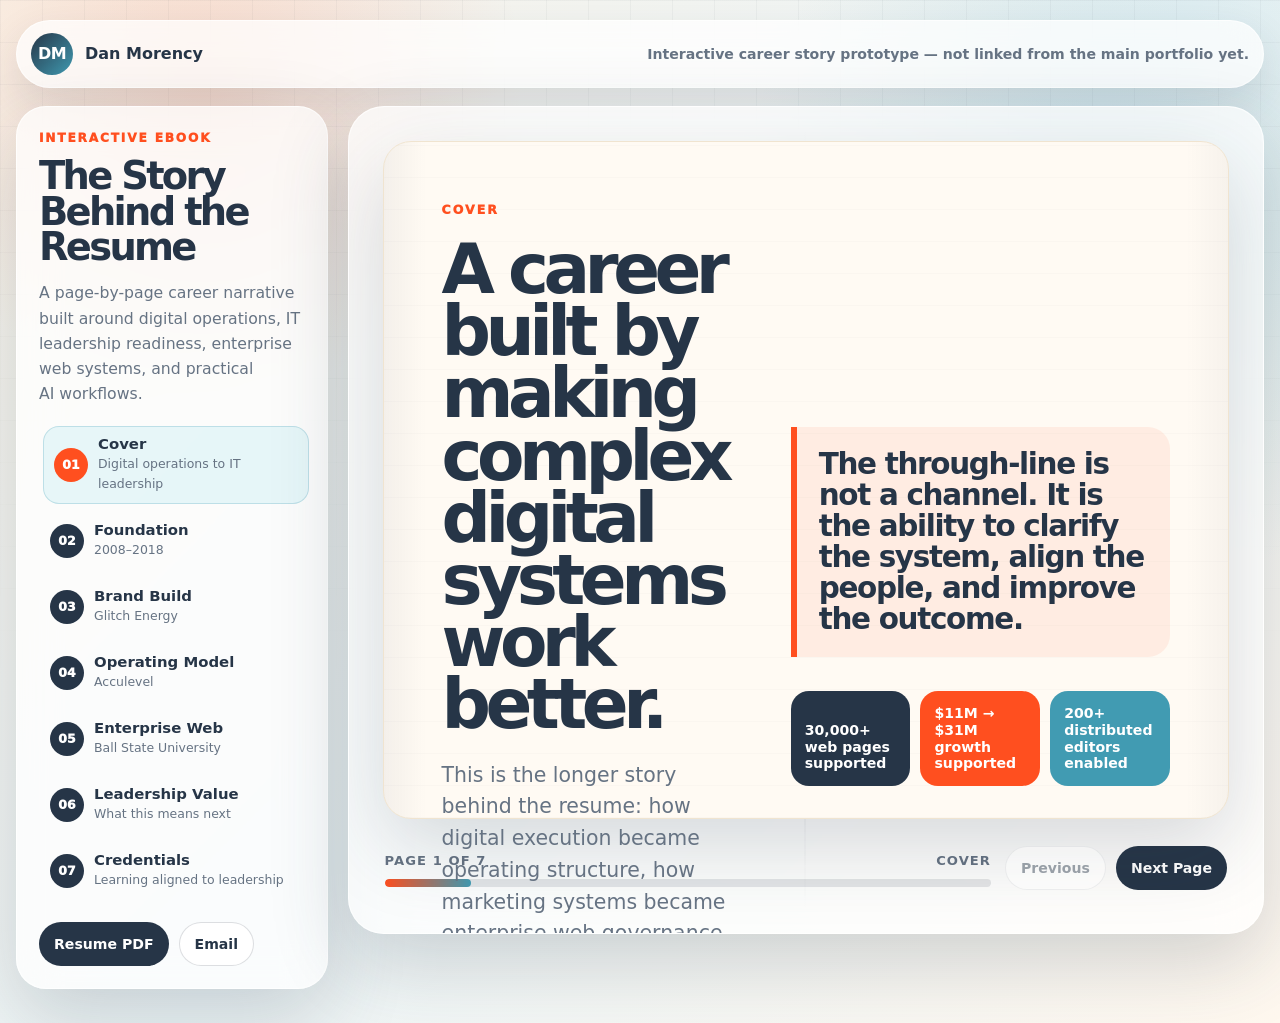
==== book/index.html @ 03e12d78 "Add interactive ebook story page" ====
<!DOCTYPE html>
<html lang="en-US">
  <head>
    <meta charset="UTF-8" />
    <meta name="viewport" content="width=device-width, initial-scale=1.0" />
    <meta
      name="description"
      content="An interactive ebook version of Dan Morency's digital operations, IT leadership, and enterprise web strategy story."
    />
    <link rel="icon" href="../favicon.ico" type="image/x-icon" />
    <title>Dan Morency | Interactive Career Story</title>
    <style>
      :root {
        --orange: #ff4f1f;
        --orange-dark: #db3c11;
        --navy: #263547;
        --navy-deep: #172231;
        --blue: #419bb2;
        --blue-soft: #dff3f7;
        --paper: #fffaf3;
        --paper-edge: #f0e4d0;
        --page: #f6efe4;
        --ink: #263547;
        --muted: #667383;
        --rule: rgba(38, 53, 71, 0.16);
        --shadow: 0 28px 80px rgba(38, 53, 71, 0.2);
        --soft-shadow: 0 16px 42px rgba(38, 53, 71, 0.12);
      }

      * {
        box-sizing: border-box;
      }

      html {
        scroll-behavior: smooth;
      }

      body {
        min-height: 100vh;
        margin: 0;
        color: var(--ink);
        background:
          radial-gradient(circle at 16% 8%, rgba(255, 79, 31, 0.15), transparent 20rem),
          radial-gradient(circle at 88% 20%, rgba(65, 155, 178, 0.2), transparent 24rem),
          linear-gradient(135deg, #f9f3e9 0%, #edf5f7 52%, #fff8ef 100%);
        font-family: Inter, ui-sans-serif, system-ui, -apple-system, BlinkMacSystemFont, "Segoe UI", sans-serif;
        line-height: 1.6;
      }

      body::before {
        content: "";
        position: fixed;
        inset: 0;
        z-index: -1;
        pointer-events: none;
        background-image:
          linear-gradient(rgba(38, 53, 71, 0.04) 1px, transparent 1px),
          linear-gradient(90deg, rgba(38, 53, 71, 0.04) 1px, transparent 1px);
        background-size: 42px 42px;
        mask-image: linear-gradient(to bottom, #000, transparent 78%);
      }

      a {
        color: inherit;
      }

      button,
      a {
        -webkit-tap-highlight-color: transparent;
      }

      .book-shell {
        width: min(1380px, calc(100% - 32px));
        margin: 0 auto;
        padding: 20px 0 34px;
      }

      .book-header {
        display: flex;
        align-items: center;
        justify-content: space-between;
        gap: 18px;
        margin-bottom: 18px;
        padding: 12px 14px;
        border: 1px solid rgba(255, 255, 255, 0.7);
        border-radius: 999px;
        background: rgba(255, 255, 255, 0.74);
        box-shadow: var(--soft-shadow);
        backdrop-filter: blur(18px);
      }

      .brand {
        display: inline-flex;
        align-items: center;
        gap: 12px;
        text-decoration: none;
        font-weight: 900;
      }

      .brand-mark {
        width: 42px;
        height: 42px;
        display: grid;
        place-items: center;
        border-radius: 50%;
        color: white;
        background: linear-gradient(135deg, var(--navy), var(--blue));
        letter-spacing: -0.04em;
      }

      .header-note {
        margin: 0;
        color: var(--muted);
        font-size: 0.88rem;
        font-weight: 760;
      }

      .reader-layout {
        display: grid;
        grid-template-columns: minmax(250px, 0.34fr) minmax(0, 1fr);
        gap: 20px;
        align-items: start;
      }

      .toc-panel,
      .book-stage {
        border: 1px solid rgba(255, 255, 255, 0.74);
        background: rgba(255, 255, 255, 0.72);
        box-shadow: var(--shadow);
        backdrop-filter: blur(20px);
      }

      .toc-panel {
        position: sticky;
        top: 18px;
        min-height: calc(100vh - 72px);
        padding: 22px;
        border-radius: 30px;
      }

      .eyebrow {
        margin: 0 0 10px;
        color: var(--orange);
        font-size: 0.76rem;
        font-weight: 950;
        letter-spacing: 0.15em;
        text-transform: uppercase;
      }

      h1,
      h2,
      h3,
      p {
        text-wrap: pretty;
      }

      .toc-panel h1 {
        margin: 0;
        color: var(--navy);
        font-size: clamp(2rem, 3vw, 3.4rem);
        line-height: 0.92;
        letter-spacing: -0.07em;
      }

      .toc-intro {
        margin: 16px 0 20px;
        color: var(--muted);
        font-size: 0.98rem;
      }

      .toc-list {
        display: grid;
        gap: 8px;
        margin: 0;
        padding: 0;
        list-style: none;
      }

      .toc-button {
        width: 100%;
        min-height: 48px;
        display: grid;
        grid-template-columns: 34px 1fr;
        gap: 10px;
        align-items: center;
        padding: 9px 10px;
        border: 1px solid transparent;
        border-radius: 16px;
        color: var(--ink);
        background: transparent;
        cursor: pointer;
        text-align: left;
        font: inherit;
        transition: background 180ms ease, border-color 180ms ease, transform 180ms ease;
      }

      .toc-button:hover,
      .toc-button:focus-visible,
      .toc-button.is-active {
        border-color: rgba(65, 155, 178, 0.25);
        background: rgba(223, 243, 247, 0.74);
        outline: none;
      }

      .toc-button.is-active {
        transform: translateX(4px);
      }

      .toc-number {
        width: 34px;
        height: 34px;
        display: grid;
        place-items: center;
        border-radius: 50%;
        color: white;
        background: var(--navy);
        font-size: 0.78rem;
        font-weight: 950;
      }

      .toc-button.is-active .toc-number {
        background: var(--orange);
      }

      .toc-title {
        display: grid;
        gap: 1px;
      }

      .toc-title strong {
        color: var(--navy);
        font-size: 0.93rem;
        line-height: 1.15;
      }

      .toc-title span {
        color: var(--muted);
        font-size: 0.78rem;
      }

      .toc-actions {
        display: flex;
        flex-wrap: wrap;
        gap: 10px;
        margin-top: 22px;
      }

      .link-button,
      .control-button {
        min-height: 44px;
        display: inline-flex;
        align-items: center;
        justify-content: center;
        padding: 0 15px;
        border: 0;
        border-radius: 999px;
        color: white;
        background: var(--navy);
        cursor: pointer;
        text-decoration: none;
        font: inherit;
        font-size: 0.88rem;
        font-weight: 900;
      }

      .link-button.secondary,
      .control-button.secondary {
        color: var(--navy);
        background: white;
        border: 1px solid var(--rule);
      }

      .book-stage {
        position: relative;
        min-height: calc(100vh - 72px);
        display: grid;
        gap: 18px;
        padding: clamp(16px, 3vw, 34px);
        border-radius: 36px;
        overflow: hidden;
      }

      .book-stage::before {
        content: "";
        position: absolute;
        inset: 18px 50% 18px auto;
        width: 2px;
        background: linear-gradient(180deg, transparent, rgba(38, 53, 71, 0.15), transparent);
      }

      .book-frame {
        position: relative;
        min-height: 660px;
        perspective: 2200px;
      }

      .book-page {
        position: absolute;
        inset: 0;
        display: grid;
        grid-template-columns: minmax(0, 0.88fr) minmax(0, 1.12fr);
        gap: clamp(22px, 4vw, 54px);
        align-items: stretch;
        padding: clamp(26px, 5vw, 58px);
        border: 1px solid var(--paper-edge);
        border-radius: 28px;
        background:
          linear-gradient(90deg, rgba(38, 53, 71, 0.05), transparent 5%, transparent 95%, rgba(38, 53, 71, 0.04)),
          repeating-linear-gradient(0deg, rgba(38, 53, 71, 0.018), rgba(38, 53, 71, 0.018) 1px, transparent 1px, transparent 32px),
          var(--paper);
        box-shadow: 0 28px 80px rgba(38, 53, 71, 0.18);
        opacity: 0;
        pointer-events: none;
        transform: rotateY(-18deg) translateX(38px) scale(0.98);
        transform-origin: left center;
        transition: transform 620ms cubic-bezier(0.2, 0.72, 0.18, 1), opacity 320ms ease;
      }

      .book-page.is-active {
        z-index: 3;
        opacity: 1;
        pointer-events: auto;
        transform: rotateY(0deg) translateX(0) scale(1);
      }

      .book-page.is-before {
        transform: rotateY(18deg) translateX(-42px) scale(0.98);
        transform-origin: right center;
      }

      .page-kicker {
        margin: 0 0 18px;
        color: var(--orange);
        font-size: 0.78rem;
        font-weight: 950;
        letter-spacing: 0.16em;
        text-transform: uppercase;
      }

      .page-title {
        max-width: 760px;
        margin: 0;
        color: var(--navy);
        font-size: clamp(2.6rem, 5.4vw, 6.1rem);
        line-height: 0.9;
        letter-spacing: -0.08em;
      }

      .page-lead {
        max-width: 720px;
        margin: 24px 0 0;
        color: var(--muted);
        font-size: clamp(1.08rem, 1.6vw, 1.38rem);
        line-height: 1.55;
      }

      .page-body {
        display: grid;
        align-content: center;
        gap: 18px;
      }

      .page-body p {
        margin: 0;
        color: var(--ink);
        font-size: clamp(1rem, 1.25vw, 1.18rem);
      }

      .chapter-card {
        display: grid;
        gap: 12px;
        padding: 18px;
        border: 1px solid var(--rule);
        border-radius: 22px;
        background: rgba(255, 255, 255, 0.58);
      }

      .chapter-card strong {
        color: var(--navy);
        font-size: 1.04rem;
      }

      .chapter-card span,
      .chapter-card p {
        color: var(--muted);
      }

      .metric-strip {
        display: grid;
        grid-template-columns: repeat(3, minmax(0, 1fr));
        gap: 10px;
        margin-top: 16px;
      }

      .metric-strip span {
        min-height: 86px;
        display: grid;
        align-content: end;
        padding: 14px;
        border-radius: 18px;
        color: white;
        background: var(--navy);
        font-size: 0.88rem;
        font-weight: 880;
        line-height: 1.2;
      }

      .metric-strip span:nth-child(2) {
        background: var(--orange);
      }

      .metric-strip span:nth-child(3) {
        background: var(--blue);
      }

      .pull-quote {
        margin: 0;
        padding: 22px;
        border-left: 6px solid var(--orange);
        border-radius: 0 22px 22px 0;
        background: rgba(255, 79, 31, 0.08);
        color: var(--navy);
        font-size: clamp(1.3rem, 2.3vw, 2.5rem);
        font-weight: 900;
        line-height: 1.05;
        letter-spacing: -0.045em;
      }

      .book-controls {
        display: flex;
        align-items: center;
        justify-content: space-between;
        gap: 14px;
        padding: 0 2px;
      }

      .progress-area {
        flex: 1;
        display: grid;
        gap: 8px;
      }

      .progress-label {
        display: flex;
        align-items: center;
        justify-content: space-between;
        color: var(--muted);
        font-size: 0.82rem;
        font-weight: 850;
        letter-spacing: 0.08em;
        text-transform: uppercase;
      }

      .progress-bar {
        height: 8px;
        border-radius: 999px;
        background: rgba(38, 53, 71, 0.12);
        overflow: hidden;
      }

      .progress-fill {
        width: 0%;
        height: 100%;
        border-radius: inherit;
        background: linear-gradient(90deg, var(--orange), var(--blue));
        transition: width 420ms ease;
      }

      .control-group {
        display: flex;
        gap: 10px;
      }

      .control-button:disabled {
        cursor: not-allowed;
        opacity: 0.44;
      }

      .mobile-toc {
        display: none;
      }

      @media (max-width: 980px) {
        .reader-layout {
          grid-template-columns: 1fr;
        }

        .toc-panel {
          position: static;
          min-height: 0;
        }

        .toc-list {
          grid-template-columns: repeat(2, minmax(0, 1fr));
        }

        .book-stage::before {
          display: none;
        }

        .book-page {
          grid-template-columns: 1fr;
          gap: 24px;
        }

        .book-frame {
          min-height: 820px;
        }
      }

      @media (max-width: 680px) {
        body {
          background: white;
        }

        body::before {
          display: none;
        }

        .book-shell {
          width: min(100% - 18px, 1380px);
          padding-top: 10px;
        }

        .book-header {
          align-items: flex-start;
          border-radius: 24px;
          flex-direction: column;
        }

        .header-note {
          font-size: 0.82rem;
        }

        .toc-panel {
          display: none;
        }

        .mobile-toc {
          display: block;
        }

        .mobile-toc summary {
          min-height: 48px;
          display: flex;
          align-items: center;
          justify-content: space-between;
          padding: 0 16px;
          border-radius: 999px;
          color: white;
          background: var(--navy);
          cursor: pointer;
          font-weight: 900;
          list-style: none;
        }

        .mobile-toc summary::-webkit-details-marker {
          display: none;
        }

        .mobile-toc .toc-list {
          grid-template-columns: 1fr;
          gap: 6px;
          margin-top: 10px;
          padding: 10px;
          border: 1px solid var(--rule);
          border-radius: 20px;
          background: white;
        }

        .book-stage {
          min-height: 0;
          padding: 14px;
          border-radius: 26px;
        }

        .book-frame {
          min-height: 820px;
        }

        .book-page {
          padding: 24px 20px;
          border-radius: 22px;
          transform: translateX(22px);
        }

        .book-page.is-before {
          transform: translateX(-22px);
        }

        .page-title {
          font-size: clamp(2.35rem, 13vw, 4.1rem);
        }

        .metric-strip {
          grid-template-columns: 1fr;
        }

        .book-controls {
          align-items: stretch;
          flex-direction: column;
        }

        .control-group {
          display: grid;
          grid-template-columns: 1fr 1fr;
        }
      }

      @media (max-width: 430px) {
        .book-frame {
          min-height: 930px;
        }
      }

      @media (prefers-reduced-motion: reduce) {
        *,
        *::before,
        *::after {
          scroll-behavior: auto !important;
          transition: none !important;
          animation: none !important;
        }
      }
    </style>
  </head>
  <body>
    <div class="book-shell">
      <header class="book-header">
        <a class="brand" href="../" aria-label="Return to Dan Morency portfolio home">
          <span class="brand-mark">DM</span>
          <span>Dan Morency</span>
        </a>
        <p class="header-note">Interactive career story prototype — not linked from the main portfolio yet.</p>
      </header>

      <div class="reader-layout">
        <aside class="toc-panel" aria-label="Table of contents">
          <p class="eyebrow">Interactive Ebook</p>
          <h1>The Story Behind the Resume</h1>
          <p class="toc-intro">A page-by-page career narrative built around digital operations, IT leadership readiness, enterprise web systems, and practical AI workflows.</p>
          <ol class="toc-list" id="tocList"></ol>
          <div class="toc-actions">
            <a class="link-button" href="../assets/Dan-Morency-Resume.pdf" download>Resume PDF</a>
            <a class="link-button secondary" href="mailto:danmorency@gmail.com">Email</a>
          </div>
        </aside>

        <main class="book-stage" aria-live="polite">
          <details class="mobile-toc">
            <summary>Table of Contents</summary>
            <ol class="toc-list" id="mobileTocList"></ol>
          </details>

          <section class="book-frame" aria-label="Career story pages">
            <article class="book-page is-active" data-title="Cover" data-subtitle="Digital operations to IT leadership">
              <div>
                <p class="page-kicker">Cover</p>
                <h2 class="page-title">A career built by making complex digital systems work better.</h2>
                <p class="page-lead">This is the longer story behind the resume: how digital execution became operating structure, how marketing systems became enterprise web governance, and how that path now points toward IT leadership.</p>
              </div>
              <div class="page-body">
                <blockquote class="pull-quote">The through-line is not a channel. It is the ability to clarify the system, align the people, and improve the outcome.</blockquote>
                <div class="metric-strip" aria-label="Career highlights">
                  <span>30,000+ web pages supported</span>
                  <span>$11M → $31M growth supported</span>
                  <span>200+ distributed editors enabled</span>
                </div>
              </div>
            </article>

            <article class="book-page" data-title="Foundation" data-subtitle="2008–2018">
              <div>
                <p class="page-kicker">Chapter 01 • 2008–2018</p>
                <h2 class="page-title">Learning how digital systems perform in the real world.</h2>
                <p class="page-lead">The foundation came from SEO, advertising, content, analytics, lead generation, and hands-on digital execution.</p>
              </div>
              <div class="page-body">
                <p>Early roles at Slingshot SEO, PayK12, The Sojourn, and Ray Skillman Auto Group built the technical and operational base: search strategy, advertising, web content, audience behavior, reporting, and digital execution.</p>
                <div class="chapter-card">
                  <strong>Leadership layer added</strong>
                  <p>Strategy grounded in how people actually find, use, trust, and act on digital experiences.</p>
                </div>
              </div>
            </article>

            <article class="book-page" data-title="Brand Build" data-subtitle="Glitch Energy">
              <div>
                <p class="page-kicker">Chapter 02 • Jan 2018 – June 2021</p>
                <h2 class="page-title">Building a digital growth engine from the ground up.</h2>
                <p class="page-lead">At Glitch Energy, the work grew from digital execution into cross-functional brand, audience, partnership, and content operations leadership.</p>
              </div>
              <div class="page-body">
                <p>Helped launch and grow Glitch Energy from inception into a revenue-generating brand by building digital strategy, audience growth, partnership approaches, email marketing, and integrated content operations.</p>
                <div class="chapter-card">
                  <strong>What changed</strong>
                  <span>Influencer partnerships, YouTube personalities, NBA athletes, campaign operations, creative workflows, and audience strategy became one connected system.</span>
                </div>
              </div>
            </article>

            <article class="book-page" data-title="Operating Model" data-subtitle="Acculevel">
              <div>
                <p class="page-kicker">Chapter 03 • June 2021 – Feb 2022</p>
                <h2 class="page-title">Turning separate functions into a scalable operating model.</h2>
                <p class="page-lead">At Acculevel, the story became department building, workflow design, vendor transition, analytics-informed decision support, and cross-functional execution at speed.</p>
              </div>
              <div class="page-body">
                <p>Built scalable growth operations across video, content, advertising, CRM, and business analytics while aligning marketing execution with sales, operations, and leadership priorities.</p>
                <div class="metric-strip">
                  <span>$3M+ annual digital ad spend managed</span>
                  <span>$11M → $31M revenue growth supported</span>
                  <span>Advertising brought in-house</span>
                </div>
                <div class="chapter-card">
                  <strong>Leadership layer added</strong>
                  <p>Operating model design, business analytics support, delivery workflows, and practical decision support for leadership.</p>
                </div>
              </div>
            </article>

            <article class="book-page" data-title="Enterprise Web" data-subtitle="Ball State University">
              <div>
                <p class="page-kicker">Chapter 04 • May 2022 – Present</p>
                <h2 class="page-title">Leading digital experience work at enterprise scale.</h2>
                <p class="page-lead">At Ball State University, the scope expanded into enterprise web operations, governance, accessibility, stakeholder enablement, CMS support, UX, SEO, and AI-assisted workflows.</p>
              </div>
              <div class="page-body">
                <p>Lead web operations and digital experience strategy across a large university ecosystem, connecting UX, accessibility, SEO, analytics-informed insights, CMS governance, stakeholder enablement, and practical AI workflow adoption.</p>
                <div class="metric-strip">
                  <span>30,000+ web pages supported</span>
                  <span>200+ distributed web editors enabled</span>
                  <span>WCAG initiative completed in under 3 months</span>
                </div>
              </div>
            </article>

            <article class="book-page" data-title="Leadership Value" data-subtitle="What this means next">
              <div>
                <p class="page-kicker">Chapter 05 • The Next Organization</p>
                <h2 class="page-title">The value is translating ambiguity into operating structure.</h2>
                <p class="page-lead">The next step is IT leadership work where digital strategy, web operations, change management, governance, and AI-enabled workflows create meaningful organizational impact.</p>
              </div>
              <div class="page-body">
                <div class="chapter-card">
                  <strong>01 — Structure</strong>
                  <p>Clarify needs, define priorities, organize workflows, and turn scattered digital requests into systems teams can execute.</p>
                </div>
                <div class="chapter-card">
                  <strong>02 — Change</strong>
                  <p>Train stakeholders, build governance, support adoption, and make standards easier for distributed teams to follow.</p>
                </div>
                <div class="chapter-card">
                  <strong>03 — Leverage</strong>
                  <p>Apply AI-assisted workflows to improve content operations, QA, delivery speed, and reporting support without losing human judgment.</p>
                </div>
              </div>
            </article>

            <article class="book-page" data-title="Credentials" data-subtitle="Learning aligned to leadership">
              <div>
                <p class="page-kicker">Back Matter</p>
                <h2 class="page-title">Continuous learning aligned with technology, UX, AI, and leadership.</h2>
                <p class="page-lead">The story continues through MBA coursework, IT leadership positioning, and practical certifications that support digital transformation work.</p>
              </div>
              <div class="page-body">
                <div class="chapter-card">
                  <strong>Education</strong>
                  <span>MBA / Graduate Certificate coursework at Ball State University, in progress. Bachelor of Arts degrees in Marketing and Business Administration from Indiana Wesleyan University.</span>
                </div>
                <div class="chapter-card">
                  <strong>Certifications & development</strong>
                  <span>Google AI Certification, LEAD at Ball State University, Google UX Design, Responsive Web Design, Google Ads, YouTube Ads, and Meta/Facebook Advertising.</span>
                </div>
                <div class="toc-actions">
                  <a class="link-button" href="../assets/Dan-Morency-Resume.pdf" download>Download Resume</a>
                  <a class="link-button secondary" href="https://www.linkedin.com/in/danmorency" target="_blank" rel="noreferrer">LinkedIn</a>
                </div>
              </div>
            </article>
          </section>

          <nav class="book-controls" aria-label="Book controls">
            <div class="progress-area">
              <div class="progress-label">
                <span id="pageLabel">Page 1 of 7</span>
                <span id="chapterLabel">Cover</span>
              </div>
              <div class="progress-bar" aria-hidden="true"><div class="progress-fill" id="progressFill"></div></div>
            </div>
            <div class="control-group">
              <button class="control-button secondary" type="button" id="prevPage">Previous</button>
              <button class="control-button" type="button" id="nextPage">Next Page</button>
            </div>
          </nav>
        </main>
      </div>
    </div>

    <script>
      const pages = [...document.querySelectorAll('.book-page')];
      const tocList = document.getElementById('tocList');
      const mobileTocList = document.getElementById('mobileTocList');
      const prevButton = document.getElementById('prevPage');
      const nextButton = document.getElementById('nextPage');
      const pageLabel = document.getElementById('pageLabel');
      const chapterLabel = document.getElementById('chapterLabel');
      const progressFill = document.getElementById('progressFill');
      const storageKey = 'danMorencyBookPage';
      let currentPage = Number(localStorage.getItem(storageKey) || 0);

      if (!Number.isInteger(currentPage) || currentPage < 0 || currentPage >= pages.length) {
        currentPage = 0;
      }

      function pad(number) {
        return String(number).padStart(2, '0');
      }

      function buildToc(target) {
        target.innerHTML = pages.map((page, index) => `
          <li>
            <button class="toc-button" type="button" data-page="${index}">
              <span class="toc-number">${pad(index + 1)}</span>
              <span class="toc-title">
                <strong>${page.dataset.title}</strong>
                <span>${page.dataset.subtitle}</span>
              </span>
            </button>
          </li>
        `).join('');
      }

      buildToc(tocList);
      buildToc(mobileTocList);

      const tocButtons = [...document.querySelectorAll('.toc-button')];

      function setPage(index) {
        currentPage = Math.max(0, Math.min(index, pages.length - 1));
        pages.forEach((page, pageIndex) => {
          page.classList.toggle('is-active', pageIndex === currentPage);
          page.classList.toggle('is-before', pageIndex < currentPage);
        });

        tocButtons.forEach((button) => {
          const isActive = Number(button.dataset.page) === currentPage;
          button.classList.toggle('is-active', isActive);
          if (isActive) {
            button.setAttribute('aria-current', 'page');
          } else {
            button.removeAttribute('aria-current');
          }
        });

        prevButton.disabled = currentPage === 0;
        nextButton.disabled = currentPage === pages.length - 1;
        nextButton.textContent = currentPage === pages.length - 1 ? 'Finished' : 'Next Page';
        pageLabel.textContent = `Page ${currentPage + 1} of ${pages.length}`;
        chapterLabel.textContent = pages[currentPage].dataset.title;
        progressFill.style.width = `${((currentPage + 1) / pages.length) * 100}%`;
        localStorage.setItem(storageKey, currentPage);
      }

      tocButtons.forEach((button) => {
        button.addEventListener('click', () => {
          setPage(Number(button.dataset.page));
          document.querySelector('.mobile-toc')?.removeAttribute('open');
        });
      });

      prevButton.addEventListener('click', () => setPage(currentPage - 1));
      nextButton.addEventListener('click', () => setPage(currentPage + 1));

      document.addEventListener('keydown', (event) => {
        if (event.key === 'ArrowLeft') setPage(currentPage - 1);
        if (event.key === 'ArrowRight') setPage(currentPage + 1);
      });

      let touchStartX = 0;
      document.querySelector('.book-frame').addEventListener('touchstart', (event) => {
        touchStartX = event.changedTouches[0].clientX;
      }, { passive: true });

      document.querySelector('.book-frame').addEventListener('touchend', (event) => {
        const touchEndX = event.changedTouches[0].clientX;
        const distance = touchEndX - touchStartX;
        if (Math.abs(distance) < 56) return;
        setPage(currentPage + (distance < 0 ? 1 : -1));
      }, { passive: true });

      setPage(currentPage);
    </script>
  </body>
</html>
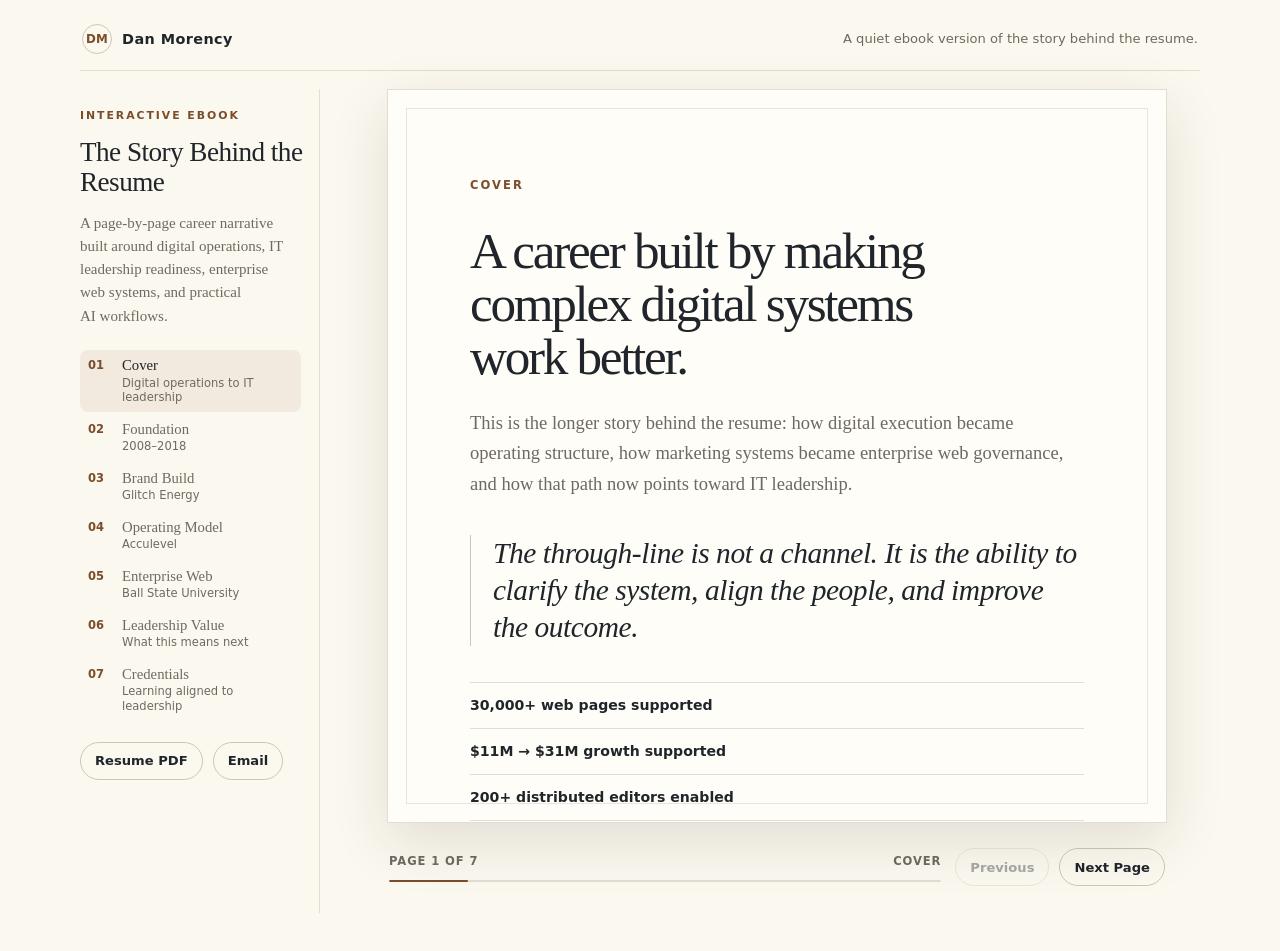
==== commit 17949bed: "Simplify ebook page design" ====
--- a/book/index.html
+++ b/book/index.html
@@ -11,20 +11,15 @@
     <title>Dan Morency | Interactive Career Story</title>
     <style>
       :root {
-        --orange: #ff4f1f;
-        --orange-dark: #db3c11;
-        --navy: #263547;
-        --navy-deep: #172231;
-        --blue: #419bb2;
-        --blue-soft: #dff3f7;
-        --paper: #fffaf3;
-        --paper-edge: #f0e4d0;
-        --page: #f6efe4;
-        --ink: #263547;
-        --muted: #667383;
-        --rule: rgba(38, 53, 71, 0.16);
-        --shadow: 0 28px 80px rgba(38, 53, 71, 0.2);
-        --soft-shadow: 0 16px 42px rgba(38, 53, 71, 0.12);
+        --paper: #fbf8ef;
+        --page: #fffdf7;
+        --ink: #1f252b;
+        --muted: #6f6a61;
+        --rule: #e3dccf;
+        --rule-strong: #cfc5b5;
+        --accent: #7b4d2a;
+        --accent-soft: #f2eadf;
+        --shadow: 0 18px 55px rgba(38, 33, 26, 0.12);
       }
 
       * {
@@ -39,25 +34,9 @@
         min-height: 100vh;
         margin: 0;
         color: var(--ink);
-        background:
-          radial-gradient(circle at 16% 8%, rgba(255, 79, 31, 0.15), transparent 20rem),
-          radial-gradient(circle at 88% 20%, rgba(65, 155, 178, 0.2), transparent 24rem),
-          linear-gradient(135deg, #f9f3e9 0%, #edf5f7 52%, #fff8ef 100%);
-        font-family: Inter, ui-sans-serif, system-ui, -apple-system, BlinkMacSystemFont, "Segoe UI", sans-serif;
-        line-height: 1.6;
-      }
-
-      body::before {
-        content: "";
-        position: fixed;
-        inset: 0;
-        z-index: -1;
-        pointer-events: none;
-        background-image:
-          linear-gradient(rgba(38, 53, 71, 0.04) 1px, transparent 1px),
-          linear-gradient(90deg, rgba(38, 53, 71, 0.04) 1px, transparent 1px);
-        background-size: 42px 42px;
-        mask-image: linear-gradient(to bottom, #000, transparent 78%);
+        background: var(--paper);
+        font-family: Georgia, "Times New Roman", Times, serif;
+        line-height: 1.72;
       }
 
       a {
@@ -70,9 +49,9 @@
       }
 
       .book-shell {
-        width: min(1380px, calc(100% - 32px));
+        width: min(1120px, calc(100% - 40px));
         margin: 0 auto;
-        padding: 20px 0 34px;
+        padding: 24px 0 38px;
       }
 
       .book-header {
@@ -81,69 +60,65 @@
         justify-content: space-between;
         gap: 18px;
         margin-bottom: 18px;
-        padding: 12px 14px;
-        border: 1px solid rgba(255, 255, 255, 0.7);
-        border-radius: 999px;
-        background: rgba(255, 255, 255, 0.74);
-        box-shadow: var(--soft-shadow);
-        backdrop-filter: blur(18px);
+        padding: 0 2px 16px;
+        border-bottom: 1px solid var(--rule);
       }
 
       .brand {
         display: inline-flex;
         align-items: center;
-        gap: 12px;
+        gap: 10px;
+        color: var(--ink);
         text-decoration: none;
-        font-weight: 900;
+        font-family: Inter, ui-sans-serif, system-ui, -apple-system, BlinkMacSystemFont, "Segoe UI", sans-serif;
+        font-size: 0.9rem;
+        font-weight: 650;
+        letter-spacing: 0.03em;
       }
 
       .brand-mark {
-        width: 42px;
-        height: 42px;
+        width: 30px;
+        height: 30px;
         display: grid;
         place-items: center;
+        border: 1px solid var(--rule-strong);
         border-radius: 50%;
-        color: white;
-        background: linear-gradient(135deg, var(--navy), var(--blue));
-        letter-spacing: -0.04em;
+        color: var(--accent);
+        background: transparent;
+        font-size: 0.74rem;
+        letter-spacing: 0.02em;
       }
 
       .header-note {
         margin: 0;
         color: var(--muted);
-        font-size: 0.88rem;
-        font-weight: 760;
+        font-family: Inter, ui-sans-serif, system-ui, -apple-system, BlinkMacSystemFont, "Segoe UI", sans-serif;
+        font-size: 0.82rem;
       }
 
       .reader-layout {
         display: grid;
-        grid-template-columns: minmax(250px, 0.34fr) minmax(0, 1fr);
-        gap: 20px;
+        grid-template-columns: 240px minmax(0, 1fr);
+        gap: 34px;
         align-items: start;
-      }
-
-      .toc-panel,
-      .book-stage {
-        border: 1px solid rgba(255, 255, 255, 0.74);
-        background: rgba(255, 255, 255, 0.72);
-        box-shadow: var(--shadow);
-        backdrop-filter: blur(20px);
       }
 
       .toc-panel {
         position: sticky;
-        top: 18px;
-        min-height: calc(100vh - 72px);
-        padding: 22px;
-        border-radius: 30px;
+        top: 22px;
+        min-height: calc(100vh - 76px);
+        padding: 18px 0;
+        border-right: 1px solid var(--rule);
+        color: var(--muted);
       }
 
       .eyebrow {
-        margin: 0 0 10px;
-        color: var(--orange);
-        font-size: 0.76rem;
-        font-weight: 950;
-        letter-spacing: 0.15em;
+        margin: 0 0 12px;
+        color: var(--accent);
+        font-family: Inter, ui-sans-serif, system-ui, -apple-system, BlinkMacSystemFont, "Segoe UI", sans-serif;
+        font-size: 0.68rem;
+        font-weight: 700;
+        letter-spacing: 0.18em;
         text-transform: uppercase;
       }
 
@@ -156,70 +131,60 @@
 
       .toc-panel h1 {
         margin: 0;
-        color: var(--navy);
-        font-size: clamp(2rem, 3vw, 3.4rem);
-        line-height: 0.92;
-        letter-spacing: -0.07em;
+        color: var(--ink);
+        font-size: 1.7rem;
+        font-weight: 500;
+        line-height: 1.1;
+        letter-spacing: -0.02em;
       }
 
       .toc-intro {
-        margin: 16px 0 20px;
+        margin: 14px 20px 22px 0;
         color: var(--muted);
-        font-size: 0.98rem;
+        font-size: 0.94rem;
+        line-height: 1.55;
       }
 
       .toc-list {
         display: grid;
-        gap: 8px;
+        gap: 2px;
         margin: 0;
-        padding: 0;
+        padding: 0 18px 0 0;
         list-style: none;
       }
 
       .toc-button {
         width: 100%;
-        min-height: 48px;
-        display: grid;
-        grid-template-columns: 34px 1fr;
-        gap: 10px;
-        align-items: center;
-        padding: 9px 10px;
-        border: 1px solid transparent;
-        border-radius: 16px;
-        color: var(--ink);
+        min-height: 38px;
+        display: grid;
+        grid-template-columns: 26px 1fr;
+        gap: 8px;
+        align-items: start;
+        padding: 7px 8px;
+        border: 0;
+        border-radius: 8px;
+        color: var(--muted);
         background: transparent;
         cursor: pointer;
         text-align: left;
         font: inherit;
-        transition: background 180ms ease, border-color 180ms ease, transform 180ms ease;
+        transition: background 160ms ease, color 160ms ease;
       }
 
       .toc-button:hover,
       .toc-button:focus-visible,
       .toc-button.is-active {
-        border-color: rgba(65, 155, 178, 0.25);
-        background: rgba(223, 243, 247, 0.74);
+        color: var(--ink);
+        background: var(--accent-soft);
         outline: none;
       }
 
-      .toc-button.is-active {
-        transform: translateX(4px);
-      }
-
       .toc-number {
-        width: 34px;
-        height: 34px;
-        display: grid;
-        place-items: center;
-        border-radius: 50%;
-        color: white;
-        background: var(--navy);
-        font-size: 0.78rem;
-        font-weight: 950;
-      }
-
-      .toc-button.is-active .toc-number {
-        background: var(--orange);
+        color: var(--accent);
+        font-family: Inter, ui-sans-serif, system-ui, -apple-system, BlinkMacSystemFont, "Segoe UI", sans-serif;
+        font-size: 0.72rem;
+        font-weight: 700;
+        line-height: 1.55;
       }
 
       .toc-title {
@@ -228,14 +193,17 @@
       }
 
       .toc-title strong {
-        color: var(--navy);
-        font-size: 0.93rem;
-        line-height: 1.15;
+        color: inherit;
+        font-size: 0.92rem;
+        font-weight: 500;
+        line-height: 1.2;
       }
 
       .toc-title span {
         color: var(--muted);
-        font-size: 0.78rem;
+        font-family: Inter, ui-sans-serif, system-ui, -apple-system, BlinkMacSystemFont, "Segoe UI", sans-serif;
+        font-size: 0.72rem;
+        line-height: 1.25;
       }
 
       .toc-actions {
@@ -247,137 +215,135 @@
 
       .link-button,
       .control-button {
-        min-height: 44px;
+        min-height: 38px;
         display: inline-flex;
         align-items: center;
         justify-content: center;
-        padding: 0 15px;
-        border: 0;
+        padding: 0 14px;
+        border: 1px solid var(--rule-strong);
         border-radius: 999px;
-        color: white;
-        background: var(--navy);
+        color: var(--ink);
+        background: transparent;
         cursor: pointer;
         text-decoration: none;
-        font: inherit;
-        font-size: 0.88rem;
-        font-weight: 900;
-      }
-
-      .link-button.secondary,
-      .control-button.secondary {
-        color: var(--navy);
-        background: white;
-        border: 1px solid var(--rule);
+        font-family: Inter, ui-sans-serif, system-ui, -apple-system, BlinkMacSystemFont, "Segoe UI", sans-serif;
+        font-size: 0.82rem;
+        font-weight: 650;
+      }
+
+      .link-button:hover,
+      .control-button:hover,
+      .link-button:focus-visible,
+      .control-button:focus-visible {
+        background: var(--accent-soft);
+        outline: none;
       }
 
       .book-stage {
         position: relative;
-        min-height: calc(100vh - 72px);
+        min-height: calc(100vh - 96px);
         display: grid;
         gap: 18px;
-        padding: clamp(16px, 3vw, 34px);
-        border-radius: 36px;
-        overflow: hidden;
-      }
-
-      .book-stage::before {
-        content: "";
-        position: absolute;
-        inset: 18px 50% 18px auto;
-        width: 2px;
-        background: linear-gradient(180deg, transparent, rgba(38, 53, 71, 0.15), transparent);
       }
 
       .book-frame {
         position: relative;
-        min-height: 660px;
-        perspective: 2200px;
+        min-height: 720px;
       }
 
       .book-page {
         position: absolute;
         inset: 0;
         display: grid;
-        grid-template-columns: minmax(0, 0.88fr) minmax(0, 1.12fr);
-        gap: clamp(22px, 4vw, 54px);
-        align-items: stretch;
-        padding: clamp(26px, 5vw, 58px);
-        border: 1px solid var(--paper-edge);
-        border-radius: 28px;
-        background:
-          linear-gradient(90deg, rgba(38, 53, 71, 0.05), transparent 5%, transparent 95%, rgba(38, 53, 71, 0.04)),
-          repeating-linear-gradient(0deg, rgba(38, 53, 71, 0.018), rgba(38, 53, 71, 0.018) 1px, transparent 1px, transparent 32px),
-          var(--paper);
-        box-shadow: 0 28px 80px rgba(38, 53, 71, 0.18);
+        grid-template-columns: 1fr;
+        align-content: start;
+        max-width: 780px;
+        margin: 0 auto;
+        padding: clamp(42px, 7vw, 86px) clamp(34px, 7vw, 82px);
+        border: 1px solid var(--rule);
+        background: var(--page);
+        box-shadow: var(--shadow);
         opacity: 0;
         pointer-events: none;
-        transform: rotateY(-18deg) translateX(38px) scale(0.98);
-        transform-origin: left center;
-        transition: transform 620ms cubic-bezier(0.2, 0.72, 0.18, 1), opacity 320ms ease;
+        transform: translateX(14px);
+        transition: transform 300ms ease, opacity 260ms ease;
+      }
+
+      .book-page::after {
+        content: "";
+        position: absolute;
+        inset: 18px;
+        border: 1px solid rgba(227, 220, 207, 0.72);
+        pointer-events: none;
       }
 
       .book-page.is-active {
         z-index: 3;
         opacity: 1;
         pointer-events: auto;
-        transform: rotateY(0deg) translateX(0) scale(1);
+        transform: translateX(0);
       }
 
       .book-page.is-before {
-        transform: rotateY(18deg) translateX(-42px) scale(0.98);
-        transform-origin: right center;
+        transform: translateX(-14px);
       }
 
       .page-kicker {
-        margin: 0 0 18px;
-        color: var(--orange);
-        font-size: 0.78rem;
-        font-weight: 950;
-        letter-spacing: 0.16em;
+        margin: 0 0 28px;
+        color: var(--accent);
+        font-family: Inter, ui-sans-serif, system-ui, -apple-system, BlinkMacSystemFont, "Segoe UI", sans-serif;
+        font-size: 0.72rem;
+        font-weight: 700;
+        letter-spacing: 0.18em;
         text-transform: uppercase;
       }
 
       .page-title {
-        max-width: 760px;
+        max-width: 660px;
         margin: 0;
-        color: var(--navy);
-        font-size: clamp(2.6rem, 5.4vw, 6.1rem);
-        line-height: 0.9;
-        letter-spacing: -0.08em;
+        color: var(--ink);
+        font-size: clamp(2.1rem, 4vw, 4.25rem);
+        font-weight: 500;
+        line-height: 1.04;
+        letter-spacing: -0.045em;
       }
 
       .page-lead {
-        max-width: 720px;
+        max-width: 620px;
         margin: 24px 0 0;
         color: var(--muted);
-        font-size: clamp(1.08rem, 1.6vw, 1.38rem);
-        line-height: 1.55;
+        font-size: clamp(1.08rem, 1.45vw, 1.28rem);
+        line-height: 1.65;
       }
 
       .page-body {
         display: grid;
-        align-content: center;
+        align-content: start;
         gap: 18px;
+        margin-top: 36px;
       }
 
       .page-body p {
         margin: 0;
         color: var(--ink);
-        font-size: clamp(1rem, 1.25vw, 1.18rem);
+        font-size: clamp(1.04rem, 1.28vw, 1.18rem);
       }
 
       .chapter-card {
         display: grid;
-        gap: 12px;
-        padding: 18px;
-        border: 1px solid var(--rule);
-        border-radius: 22px;
-        background: rgba(255, 255, 255, 0.58);
+        gap: 8px;
+        padding: 0 0 0 18px;
+        border-left: 1px solid var(--rule-strong);
+        background: transparent;
       }
 
       .chapter-card strong {
-        color: var(--navy);
-        font-size: 1.04rem;
+        color: var(--ink);
+        font-family: Inter, ui-sans-serif, system-ui, -apple-system, BlinkMacSystemFont, "Segoe UI", sans-serif;
+        font-size: 0.86rem;
+        font-weight: 700;
+        letter-spacing: 0.06em;
+        text-transform: uppercase;
       }
 
       .chapter-card span,
@@ -387,46 +353,46 @@
 
       .metric-strip {
         display: grid;
-        grid-template-columns: repeat(3, minmax(0, 1fr));
-        gap: 10px;
-        margin-top: 16px;
+        gap: 0;
+        margin-top: 18px;
+        border-top: 1px solid var(--rule);
+        border-bottom: 1px solid var(--rule);
       }
 
       .metric-strip span {
-        min-height: 86px;
-        display: grid;
-        align-content: end;
-        padding: 14px;
-        border-radius: 18px;
-        color: white;
-        background: var(--navy);
+        min-height: 0;
+        display: block;
+        padding: 13px 0;
+        border-bottom: 1px solid var(--rule);
+        color: var(--ink);
+        background: transparent;
+        font-family: Inter, ui-sans-serif, system-ui, -apple-system, BlinkMacSystemFont, "Segoe UI", sans-serif;
         font-size: 0.88rem;
-        font-weight: 880;
-        line-height: 1.2;
-      }
-
-      .metric-strip span:nth-child(2) {
-        background: var(--orange);
-      }
-
-      .metric-strip span:nth-child(3) {
-        background: var(--blue);
+        font-weight: 600;
+        line-height: 1.35;
+      }
+
+      .metric-strip span:last-child {
+        border-bottom: 0;
       }
 
       .pull-quote {
         margin: 0;
-        padding: 22px;
-        border-left: 6px solid var(--orange);
-        border-radius: 0 22px 22px 0;
-        background: rgba(255, 79, 31, 0.08);
-        color: var(--navy);
-        font-size: clamp(1.3rem, 2.3vw, 2.5rem);
-        font-weight: 900;
-        line-height: 1.05;
-        letter-spacing: -0.045em;
+        padding: 0 0 0 22px;
+        border-left: 1px solid var(--rule-strong);
+        color: var(--ink);
+        background: transparent;
+        font-size: clamp(1.35rem, 2.3vw, 2rem);
+        font-style: italic;
+        font-weight: 400;
+        line-height: 1.25;
+        letter-spacing: -0.015em;
       }
 
       .book-controls {
+        max-width: 780px;
+        width: 100%;
+        margin: 0 auto;
         display: flex;
         align-items: center;
         justify-content: space-between;
@@ -445,16 +411,17 @@
         align-items: center;
         justify-content: space-between;
         color: var(--muted);
-        font-size: 0.82rem;
-        font-weight: 850;
+        font-family: Inter, ui-sans-serif, system-ui, -apple-system, BlinkMacSystemFont, "Segoe UI", sans-serif;
+        font-size: 0.72rem;
+        font-weight: 650;
         letter-spacing: 0.08em;
         text-transform: uppercase;
       }
 
       .progress-bar {
-        height: 8px;
+        height: 2px;
         border-radius: 999px;
-        background: rgba(38, 53, 71, 0.12);
+        background: var(--rule);
         overflow: hidden;
       }
 
@@ -462,8 +429,8 @@
         width: 0%;
         height: 100%;
         border-radius: inherit;
-        background: linear-gradient(90deg, var(--orange), var(--blue));
-        transition: width 420ms ease;
+        background: var(--accent);
+        transition: width 300ms ease;
       }
 
       .control-group {
@@ -473,7 +440,7 @@
 
       .control-button:disabled {
         cursor: not-allowed;
-        opacity: 0.44;
+        opacity: 0.38;
       }
 
       .mobile-toc {
@@ -483,53 +450,32 @@
       @media (max-width: 980px) {
         .reader-layout {
           grid-template-columns: 1fr;
+          gap: 18px;
         }
 
         .toc-panel {
           position: static;
           min-height: 0;
+          padding: 0 0 18px;
+          border-right: 0;
+          border-bottom: 1px solid var(--rule);
         }
 
         .toc-list {
           grid-template-columns: repeat(2, minmax(0, 1fr));
         }
-
-        .book-stage::before {
-          display: none;
-        }
-
-        .book-page {
-          grid-template-columns: 1fr;
-          gap: 24px;
-        }
-
-        .book-frame {
-          min-height: 820px;
-        }
       }
 
       @media (max-width: 680px) {
-        body {
-          background: white;
-        }
-
-        body::before {
-          display: none;
-        }
-
         .book-shell {
-          width: min(100% - 18px, 1380px);
-          padding-top: 10px;
+          width: min(100% - 20px, 1120px);
+          padding-top: 12px;
         }
 
         .book-header {
           align-items: flex-start;
-          border-radius: 24px;
           flex-direction: column;
-        }
-
-        .header-note {
-          font-size: 0.82rem;
+          gap: 8px;
         }
 
         .toc-panel {
@@ -541,16 +487,18 @@
         }
 
         .mobile-toc summary {
-          min-height: 48px;
+          min-height: 44px;
           display: flex;
           align-items: center;
           justify-content: space-between;
-          padding: 0 16px;
+          padding: 0 14px;
+          border: 1px solid var(--rule-strong);
           border-radius: 999px;
-          color: white;
-          background: var(--navy);
+          color: var(--ink);
+          background: transparent;
           cursor: pointer;
-          font-weight: 900;
+          font-family: Inter, ui-sans-serif, system-ui, -apple-system, BlinkMacSystemFont, "Segoe UI", sans-serif;
+          font-weight: 650;
           list-style: none;
         }
 
@@ -560,40 +508,31 @@
 
         .mobile-toc .toc-list {
           grid-template-columns: 1fr;
-          gap: 6px;
+          gap: 2px;
           margin-top: 10px;
-          padding: 10px;
+          padding: 8px;
           border: 1px solid var(--rule);
-          border-radius: 20px;
-          background: white;
+          background: var(--page);
         }
 
         .book-stage {
           min-height: 0;
-          padding: 14px;
-          border-radius: 26px;
         }
 
         .book-frame {
-          min-height: 820px;
+          min-height: 790px;
         }
 
         .book-page {
-          padding: 24px 20px;
-          border-radius: 22px;
-          transform: translateX(22px);
-        }
-
-        .book-page.is-before {
-          transform: translateX(-22px);
+          padding: 34px 26px;
+        }
+
+        .book-page::after {
+          inset: 12px;
         }
 
         .page-title {
-          font-size: clamp(2.35rem, 13vw, 4.1rem);
-        }
-
-        .metric-strip {
-          grid-template-columns: 1fr;
+          font-size: clamp(2rem, 11vw, 3.35rem);
         }
 
         .book-controls {
@@ -609,7 +548,7 @@
 
       @media (max-width: 430px) {
         .book-frame {
-          min-height: 930px;
+          min-height: 900px;
         }
       }
 
@@ -631,7 +570,7 @@
           <span class="brand-mark">DM</span>
           <span>Dan Morency</span>
         </a>
-        <p class="header-note">Interactive career story prototype — not linked from the main portfolio yet.</p>
+        <p class="header-note">A quiet ebook version of the story behind the resume.</p>
       </header>
 
       <div class="reader-layout">
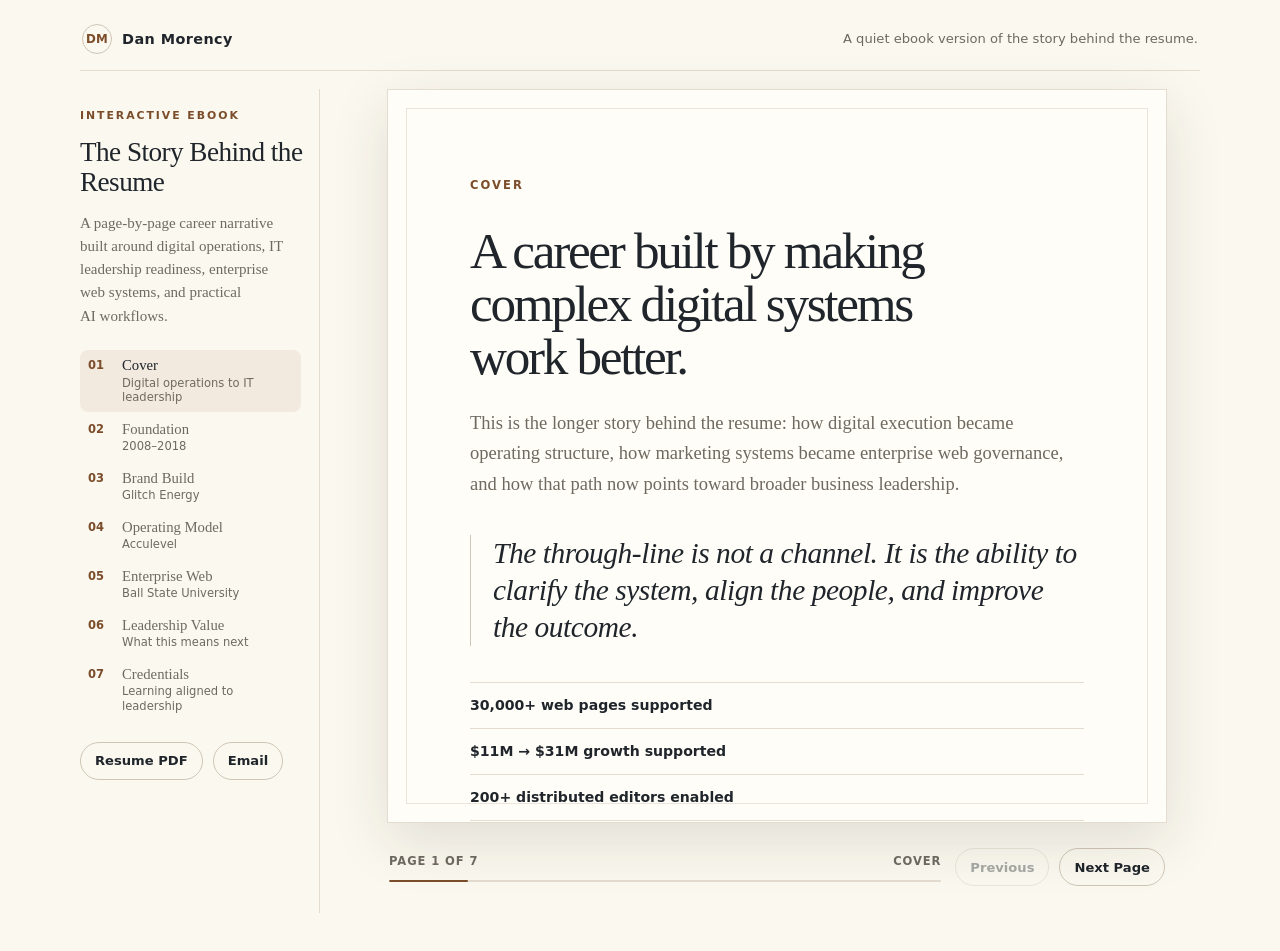
==== commit fe3d23ab: "Add finance leadership positioning" ====
--- a/book/index.html
+++ b/book/index.html
@@ -596,7 +596,7 @@
               <div>
                 <p class="page-kicker">Cover</p>
                 <h2 class="page-title">A career built by making complex digital systems work better.</h2>
-                <p class="page-lead">This is the longer story behind the resume: how digital execution became operating structure, how marketing systems became enterprise web governance, and how that path now points toward IT leadership.</p>
+                <p class="page-lead">This is the longer story behind the resume: how digital execution became operating structure, how marketing systems became enterprise web governance, and how that path now points toward broader business leadership.</p>
               </div>
               <div class="page-body">
                 <blockquote class="pull-quote">The through-line is not a channel. It is the ability to clarify the system, align the people, and improve the outcome.</blockquote>
@@ -615,10 +615,10 @@
                 <p class="page-lead">The foundation came from SEO, advertising, content, analytics, lead generation, and hands-on digital execution.</p>
               </div>
               <div class="page-body">
-                <p>Early roles at Slingshot SEO, PayK12, The Sojourn, and Ray Skillman Auto Group built the technical and operational base: search strategy, advertising, web content, audience behavior, reporting, and digital execution.</p>
+                <p>Early roles at Slingshot SEO, PayK12, The Sojourn, and Ray Skillman Auto Group built the technical, financial, and operational base: search strategy, advertising, web content, audience behavior, reporting, budget management, and digital execution.</p>
                 <div class="chapter-card">
                   <strong>Leadership layer added</strong>
-                  <p>Strategy grounded in how people actually find, use, trust, and act on digital experiences.</p>
+                  <p>Strategy grounded in how people actually find, use, trust, and act on digital experiences — and how budget decisions shape growth priorities.</p>
                 </div>
               </div>
             </article>
@@ -642,18 +642,18 @@
               <div>
                 <p class="page-kicker">Chapter 03 • June 2021 – Feb 2022</p>
                 <h2 class="page-title">Turning separate functions into a scalable operating model.</h2>
-                <p class="page-lead">At Acculevel, the story became department building, workflow design, vendor transition, analytics-informed decision support, and cross-functional execution at speed.</p>
+                <p class="page-lead">At Acculevel, the story became department building, workflow design, vendor transition, budget stewardship, P&amp;L-informed decision support, and cross-functional execution at speed.</p>
               </div>
               <div class="page-body">
-                <p>Built scalable growth operations across video, content, advertising, CRM, and business analytics while aligning marketing execution with sales, operations, and leadership priorities.</p>
+                <p>Built scalable growth operations across video, content, advertising, CRM, budget management, and business analytics while aligning marketing execution with sales, operations, and leadership priorities.</p>
                 <div class="metric-strip">
-                  <span>$3M+ annual digital ad spend managed</span>
+                  <span>$3M+ annual ad budgets managed</span>
                   <span>$11M → $31M revenue growth supported</span>
                   <span>Advertising brought in-house</span>
                 </div>
                 <div class="chapter-card">
                   <strong>Leadership layer added</strong>
-                  <p>Operating model design, business analytics support, delivery workflows, and practical decision support for leadership.</p>
+                  <p>Operating model design, budget stewardship, business analytics support, delivery workflows, and practical decision support for leadership.</p>
                 </div>
               </div>
             </article>
@@ -678,7 +678,7 @@
               <div>
                 <p class="page-kicker">Chapter 05 • The Next Organization</p>
                 <h2 class="page-title">The value is translating ambiguity into operating structure.</h2>
-                <p class="page-lead">The next step is IT leadership work where digital strategy, web operations, change management, governance, and AI-enabled workflows create meaningful organizational impact.</p>
+                <p class="page-lead">The next step is business leadership work where digital strategy, web operations, financial judgment, change management, governance, and AI-enabled workflows create meaningful organizational impact.</p>
               </div>
               <div class="page-body">
                 <div class="chapter-card">
@@ -700,12 +700,12 @@
               <div>
                 <p class="page-kicker">Back Matter</p>
                 <h2 class="page-title">Continuous learning aligned with technology, UX, AI, and leadership.</h2>
-                <p class="page-lead">The story continues through MBA coursework, IT leadership positioning, and practical certifications that support digital transformation work.</p>
+                <p class="page-lead">The story continues through MBA coursework, finance-oriented business leadership, and practical certifications that support digital transformation work.</p>
               </div>
               <div class="page-body">
                 <div class="chapter-card">
                   <strong>Education</strong>
-                  <span>MBA / Graduate Certificate coursework at Ball State University, in progress. Bachelor of Arts degrees in Marketing and Business Administration from Indiana Wesleyan University.</span>
+                  <span>MBA / Graduate Certificate coursework at Ball State University, in progress. Bachelor of Arts degrees in Marketing and Business Administration from Indiana Wesleyan University, including substantial finance coursework.</span>
                 </div>
                 <div class="chapter-card">
                   <strong>Certifications & development</strong>
